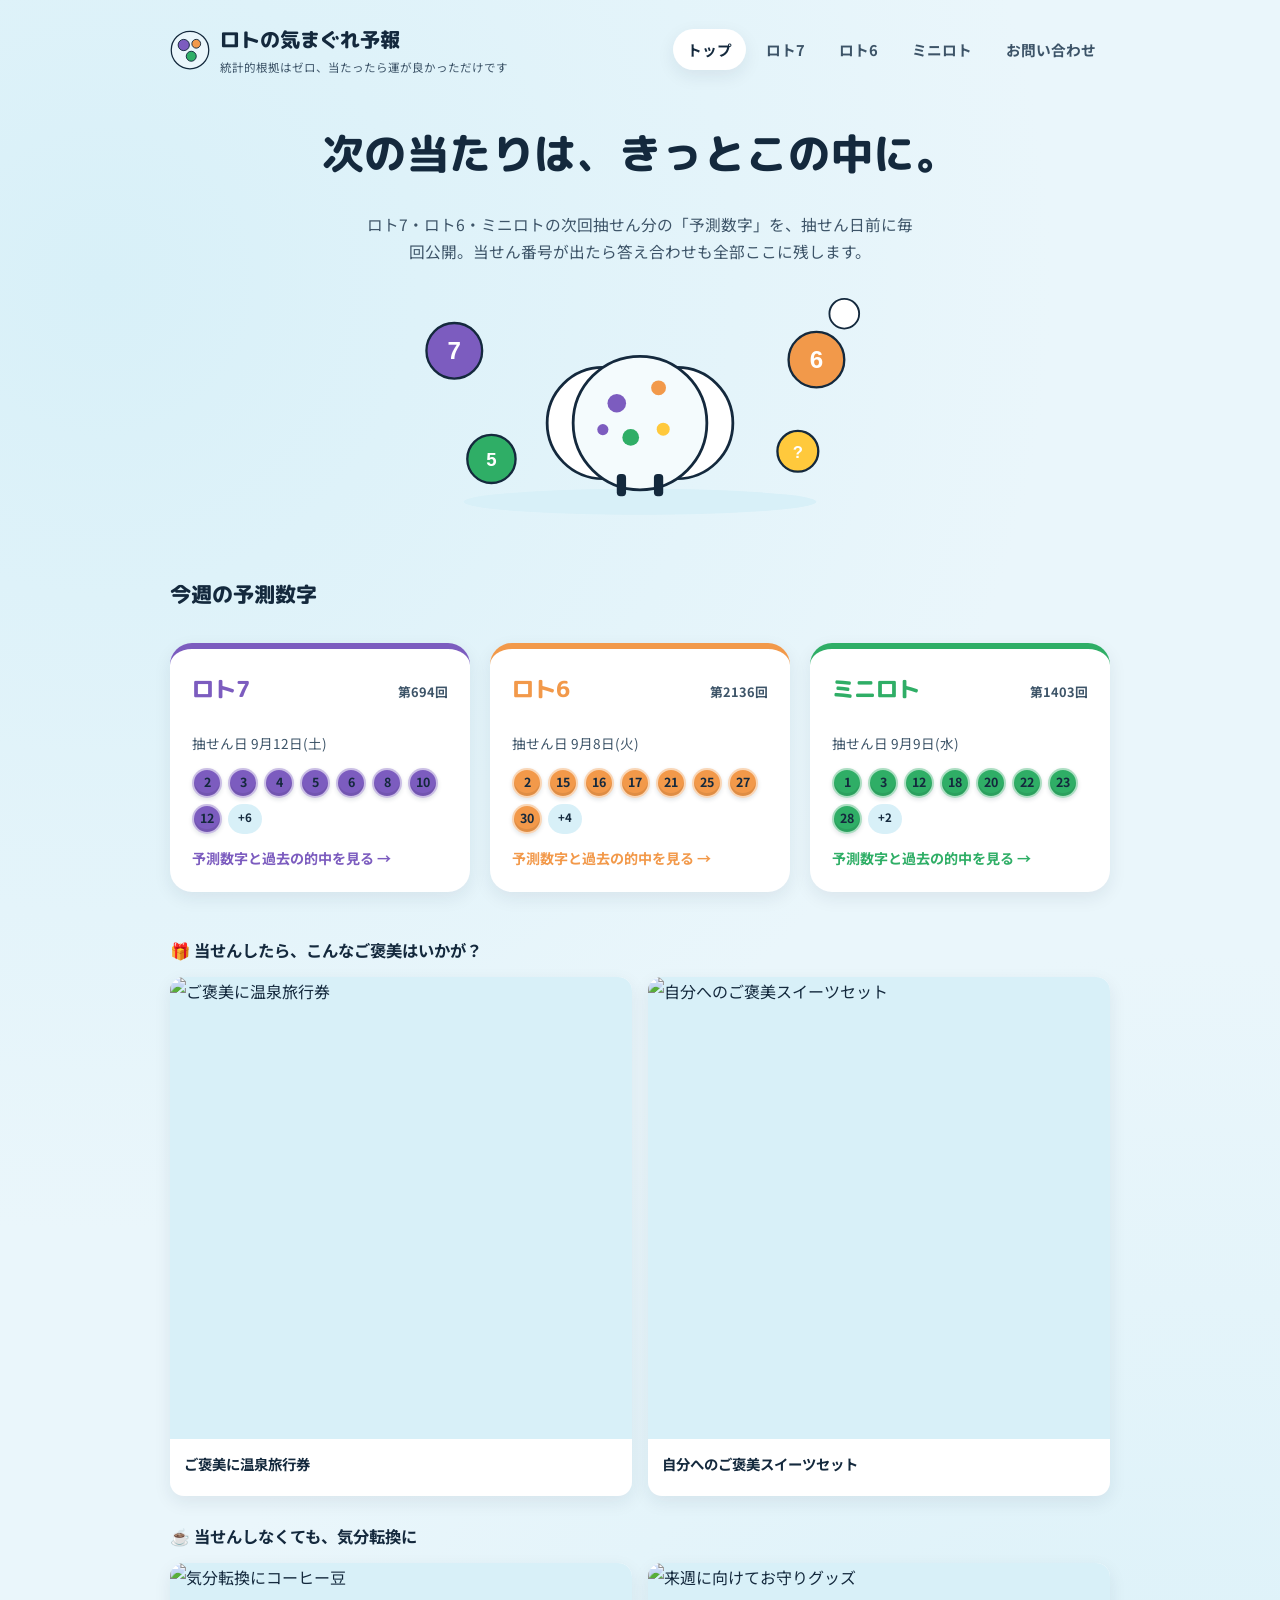
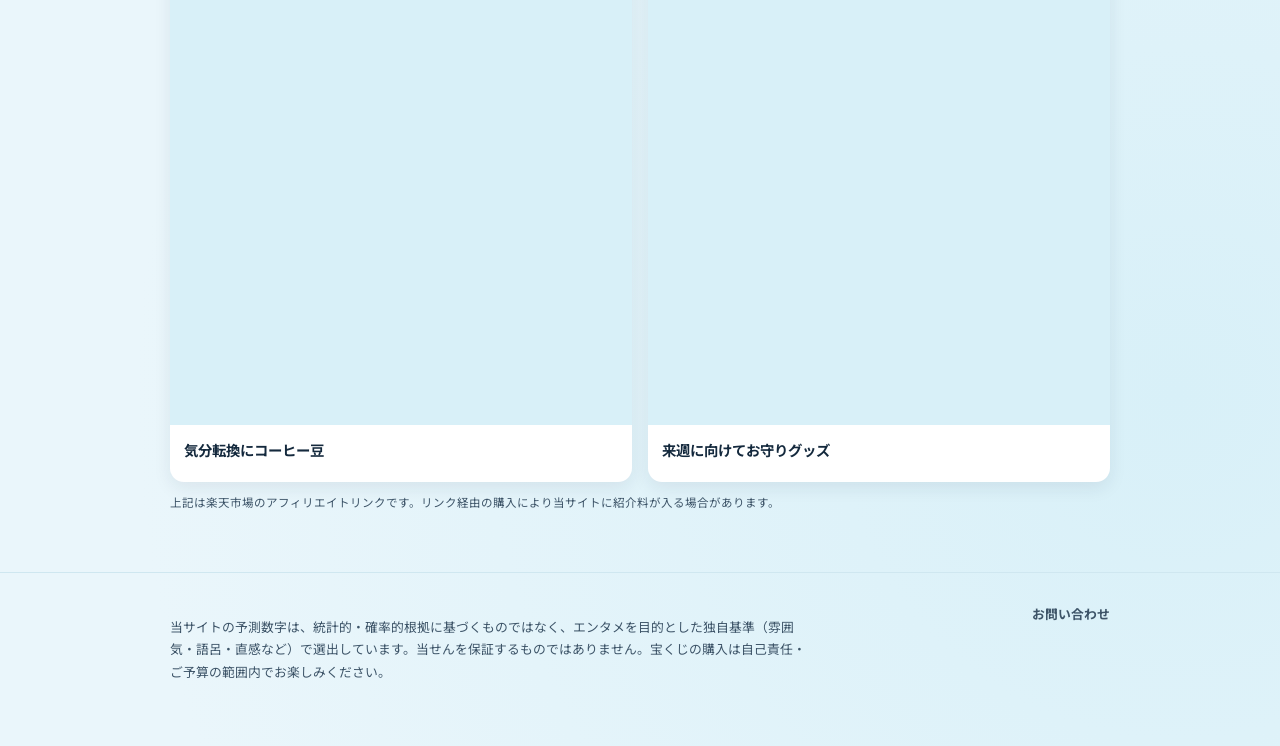
==== index.html @ 5ef1012a "新規アップロト 作成" ====
<!DOCTYPE html>
<html lang="ja">
<head>
<meta charset="UTF-8">
<meta name="viewport" content="width=device-width, initial-scale=1.0">
<title>ロトの気まぐれ予報 | ロト7・ロト6・ミニロト 予測数字</title>
<meta name="description" content="ロト7・ロト6・ミニロトの次回予測数字を独自のゆる～い理由つきで公開。当せん番号が出たら答え合わせもずっと残していきます。">
<link rel="icon" href="assets/logo.svg" type="image/svg+xml">
<link rel="stylesheet" href="assets/style.css">
</head>
<body>

<header class="site-header">
  <div class="container">
    <a class="brand" href="index.html">
      <img class="brand-mark" src="assets/logo.svg" alt="">
      <span>
        <span class="brand-name">ロトの気まぐれ予報</span>
        <span class="brand-tag">統計的根拠はゼロ、当たったら運が良かっただけです</span>
      </span>
    </a>
    <nav class="main-nav">
      <a href="index.html" aria-current="page">トップ</a>
      <a href="loto7.html">ロト7</a>
      <a href="loto6.html">ロト6</a>
      <a href="miniloto.html">ミニロト</a>
      <a href="contact.html">お問い合わせ</a>
    </nav>
  </div>
</header>

<main class="container">

  <section class="hero">
    <h1>次の当たりは、きっとこの中に。</h1>
    <p>ロト7・ロト6・ミニロトの次回抽せん分の「予測数字」を、抽せん日前に毎回公開。当せん番号が出たら答え合わせも全部ここに残します。</p>
    <img class="hero-illustration" src="assets/hero.svg" alt="抽せん球が飛び交うイラスト">
  </section>

  <section class="section">
    <h2 class="section-title">今週の予測数字</h2>
    <div id="loto-grid" class="loto-grid">
      <p class="loading">読み込み中…</p>
    </div>
  </section>

  <section class="section">
    <div class="ad-block-title">🎁 当せんしたら、こんなご褒美はいかが？</div>
    <div id="ads-win" class="ad-grid"><p class="loading">読み込み中…</p></div>
    <div class="ad-block-title">☕ 当せんしなくても、気分転換に</div>
    <div id="ads-nowin" class="ad-grid"><p class="loading">読み込み中…</p></div>
    <p class="ad-disclaimer">上記は楽天市場のアフィリエイトリンクです。リンク経由の購入により当サイトに紹介料が入る場合があります。</p>
  </section>

</main>

<footer class="site-footer">
  <div class="container">
    <p class="footer-disclaimer">
      当サイトの予測数字は、統計的・確率的根拠に基づくものではなく、エンタメを目的とした独自基準（雰囲気・語呂・直感など）で選出しています。当せんを保証するものではありません。宝くじの購入は自己責任・ご予算の範囲内でお楽しみください。
    </p>
    <div class="footer-links">
      <a href="contact.html">お問い合わせ</a>
    </div>
  </div>
</footer>

<script src="assets/app.js"></script>
<script>
  renderIndex();
  renderAds();
</script>
</body>
</html>
---- assets/style.css ----
@import url('https://fonts.googleapis.com/css2?family=M+PLUS+Rounded+1c:wght@700;800&family=Noto+Sans+JP:wght@400;500;700&display=swap');

:root {
  --bg: #eaf6fb;
  --bg-deep: #d8f0f8;
  --card: #ffffff;
  --ink: #14293d;
  --ink-soft: #3d5468;
  --line: #cfe7f0;

  --loto7: #7c5cbf;
  --loto7-soft: #efe9fb;
  --loto6: #f2994a;
  --loto6-soft: #fff2e3;
  --mini: #2fae66;
  --mini-soft: #e5f7ed;

  --gold: #ffc93c;
  --gold-ink: #6b4c00;

  --radius-lg: 22px;
  --radius-md: 14px;
  --radius-ball: 999px;

  --shadow: 0 6px 18px rgba(20, 41, 61, 0.08);
}

* { box-sizing: border-box; }

html { scroll-behavior: smooth; }

body {
  margin: 0;
  background: var(--bg);
  background-image:
    radial-gradient(circle at 8% 12%, var(--bg-deep) 0%, transparent 40%),
    radial-gradient(circle at 92% 85%, var(--bg-deep) 0%, transparent 45%);
  color: var(--ink);
  font-family: "Noto Sans JP", "Hiragino Kaku Gothic ProN", sans-serif;
  line-height: 1.75;
  min-height: 100vh;
}

h1, h2, h3, .display {
  font-family: "M PLUS Rounded 1c", "Noto Sans JP", sans-serif;
  font-weight: 800;
  color: var(--ink);
  margin: 0 0 0.5em;
}

a { color: inherit; }

.container {
  max-width: 980px;
  margin: 0 auto;
  padding: 0 20px;
}

/* ---------- Header ---------- */
.site-header {
  padding: 22px 0 10px;
}
.site-header .container {
  display: flex;
  align-items: center;
  justify-content: space-between;
  gap: 16px;
  flex-wrap: wrap;
}
.brand {
  display: flex;
  align-items: center;
  gap: 10px;
  text-decoration: none;
}
.brand-mark {
  width: 40px;
  height: 40px;
  flex-shrink: 0;
}
.brand-name {
  font-family: "M PLUS Rounded 1c", sans-serif;
  font-weight: 800;
  font-size: 1.25rem;
  color: var(--ink);
}
.brand-tag {
  display: block;
  font-family: "Noto Sans JP", sans-serif;
  font-weight: 400;
  font-size: 0.72rem;
  color: var(--ink-soft);
}
.main-nav {
  display: flex;
  gap: 6px;
  flex-wrap: wrap;
}
.main-nav a {
  text-decoration: none;
  font-weight: 700;
  font-size: 0.92rem;
  padding: 8px 14px;
  border-radius: var(--radius-ball);
  color: var(--ink-soft);
}
.main-nav a:hover,
.main-nav a[aria-current="page"] {
  background: var(--card);
  color: var(--ink);
  box-shadow: var(--shadow);
}

/* ---------- Hero ---------- */
.hero {
  padding: 30px 0 10px;
  text-align: center;
}
.hero h1 {
  font-size: clamp(1.8rem, 4vw, 2.6rem);
  letter-spacing: 0.01em;
}
.hero p {
  color: var(--ink-soft);
  max-width: 560px;
  margin: 0 auto;
  font-size: 0.98rem;
}
.hero-illustration {
  width: min(520px, 90%);
  margin: 18px auto 6px;
  display: block;
}

/* ---------- Loto summary cards (index) ---------- */
.loto-grid {
  display: grid;
  grid-template-columns: repeat(auto-fit, minmax(260px, 1fr));
  gap: 20px;
  margin: 30px 0 44px;
}
.loto-card {
  background: var(--card);
  border-radius: var(--radius-lg);
  padding: 22px;
  box-shadow: var(--shadow);
  text-decoration: none;
  color: var(--ink);
  display: flex;
  flex-direction: column;
  gap: 12px;
  border-top: 6px solid var(--accent, var(--loto7));
  transition: transform 0.15s ease;
}
.loto-card:hover { transform: translateY(-3px); }
.loto-card.c-loto7 { --accent: var(--loto7); }
.loto-card.c-loto6 { --accent: var(--loto6); }
.loto-card.c-mini  { --accent: var(--mini); }

.loto-card-head {
  display: flex;
  align-items: baseline;
  justify-content: space-between;
}
.loto-card-head h2 {
  font-size: 1.35rem;
  color: var(--accent);
}
.loto-card-round {
  font-size: 0.8rem;
  color: var(--ink-soft);
  font-weight: 700;
}
.loto-card-date {
  font-size: 0.85rem;
  color: var(--ink-soft);
}
.ball-row {
  display: flex;
  flex-wrap: wrap;
  gap: 6px;
}
.loto-card-cta {
  margin-top: auto;
  font-weight: 700;
  font-size: 0.88rem;
  color: var(--accent);
}

/* ---------- Number ball chips ---------- */
.ball {
  display: inline-flex;
  align-items: center;
  justify-content: center;
  width: 38px;
  height: 38px;
  border-radius: var(--radius-ball);
  background: var(--accent, var(--loto7-soft));
  color: var(--ink);
  font-weight: 700;
  font-size: 0.95rem;
  border: 2px solid rgba(255,255,255,0.6);
  box-shadow: inset 0 -3px 0 rgba(0,0,0,0.08), 0 2px 4px rgba(20,41,61,0.12);
  position: relative;
}
.ball.small { width: 30px; height: 30px; font-size: 0.78rem; }
.ball.matched {
  background: var(--gold);
  color: var(--gold-ink);
  box-shadow: inset 0 -3px 0 rgba(0,0,0,0.12), 0 0 0 3px rgba(255,201,60,0.35);
}
.ball.bonus-ball {
  background: transparent;
  border: 2px dashed var(--ink-soft);
  color: var(--ink-soft);
}

.page.loto7 { --accent: var(--loto7); --accent-soft: var(--loto7-soft); }
.page.loto6 { --accent: var(--loto6); --accent-soft: var(--loto6-soft); }
.page.miniloto { --accent: var(--mini); --accent-soft: var(--mini-soft); }
.page .ball { background: var(--accent-soft); }
.page .ball.matched { background: var(--gold); }

/* ---------- Prediction section ---------- */
.section {
  margin: 36px 0;
}
.section-title {
  display: flex;
  align-items: center;
  gap: 10px;
  font-size: 1.3rem;
}
.section-title .dot {
  width: 12px; height: 12px; border-radius: 50%;
  background: var(--accent);
}

.prediction-panel {
  background: var(--card);
  border-radius: var(--radius-lg);
  padding: 26px;
  box-shadow: var(--shadow);
}
.prediction-meta {
  display: flex;
  gap: 18px;
  flex-wrap: wrap;
  align-items: baseline;
  margin-bottom: 16px;
  color: var(--ink-soft);
  font-size: 0.9rem;
}
.prediction-meta strong { color: var(--ink); font-size: 1.05rem; }

.ball-grid {
  display: flex;
  flex-wrap: wrap;
  gap: 10px;
  margin-bottom: 6px;
}
.ball-with-reason {
  display: flex;
  flex-direction: column;
  align-items: center;
  gap: 6px;
  width: 92px;
}
.ball-reason {
  font-size: 0.72rem;
  color: var(--ink-soft);
  text-align: center;
  line-height: 1.4;
}

/* ---------- History table ---------- */
.history-list { display: flex; flex-direction: column; gap: 14px; }
.history-item {
  background: var(--card);
  border-radius: var(--radius-md);
  padding: 16px 18px;
  box-shadow: var(--shadow);
}
.history-item-head {
  display: flex;
  justify-content: space-between;
  align-items: center;
  flex-wrap: wrap;
  gap: 8px;
  margin-bottom: 10px;
}
.history-round {
  font-weight: 700;
  color: var(--accent);
}
.history-date { color: var(--ink-soft); font-size: 0.85rem; }
.history-status {
  font-size: 0.78rem;
  font-weight: 700;
  padding: 3px 10px;
  border-radius: var(--radius-ball);
  background: var(--accent-soft);
  color: var(--ink);
}
.history-status.pending { background: #f1f1f1; color: var(--ink-soft); }
.history-row-label {
  font-size: 0.75rem;
  color: var(--ink-soft);
  margin: 8px 0 4px;
}
.match-summary {
  margin-top: 10px;
  font-size: 0.85rem;
  font-weight: 700;
  color: var(--ink);
}
.match-summary.hit { color: #b8860b; }

/* ---------- Ads ---------- */
.ad-grid {
  display: grid;
  grid-template-columns: repeat(auto-fit, minmax(220px, 1fr));
  gap: 16px;
}
.ad-card {
  background: var(--card);
  border-radius: var(--radius-md);
  overflow: hidden;
  box-shadow: var(--shadow);
  text-decoration: none;
  color: var(--ink);
  display: flex;
  flex-direction: column;
}
.ad-card img {
  width: 100%;
  aspect-ratio: 1 / 1;
  object-fit: cover;
  background: var(--bg-deep);
}
.ad-card-body { padding: 12px 14px 16px; }
.ad-card-body .ad-title {
  font-weight: 700;
  font-size: 0.9rem;
  margin-bottom: 4px;
}
.ad-card-body .ad-price {
  font-size: 0.85rem;
  color: var(--ink-soft);
}
.ad-block-title {
  font-size: 1.02rem;
  font-weight: 700;
  margin: 26px 0 12px;
  display: flex;
  align-items: center;
  gap: 8px;
}
.ad-disclaimer {
  font-size: 0.72rem;
  color: var(--ink-soft);
  margin-top: 10px;
}

/* ---------- Contact / form ---------- */
.form-frame {
  width: 100%;
  height: 900px;
  border: none;
  border-radius: var(--radius-lg);
  background: var(--card);
  box-shadow: var(--shadow);
}

/* ---------- Footer ---------- */
.site-footer {
  margin-top: 60px;
  padding: 30px 0 50px;
  border-top: 1px solid var(--line);
}
.site-footer .container {
  display: flex;
  justify-content: space-between;
  flex-wrap: wrap;
  gap: 16px;
  font-size: 0.8rem;
  color: var(--ink-soft);
}
.footer-disclaimer {
  max-width: 640px;
}
.footer-links { display: flex; gap: 14px; }
.footer-links a { text-decoration: none; font-weight: 700; }

/* ---------- Misc ---------- */
.badge {
  display: inline-block;
  font-size: 0.72rem;
  font-weight: 700;
  padding: 3px 10px;
  border-radius: var(--radius-ball);
  background: var(--accent-soft, var(--bg-deep));
  color: var(--ink);
}
.loading, .empty-state {
  color: var(--ink-soft);
  font-size: 0.9rem;
  padding: 20px 0;
}

@media (max-width: 560px) {
  .ball-with-reason { width: 78px; }
  .form-frame { height: 760px; }
}
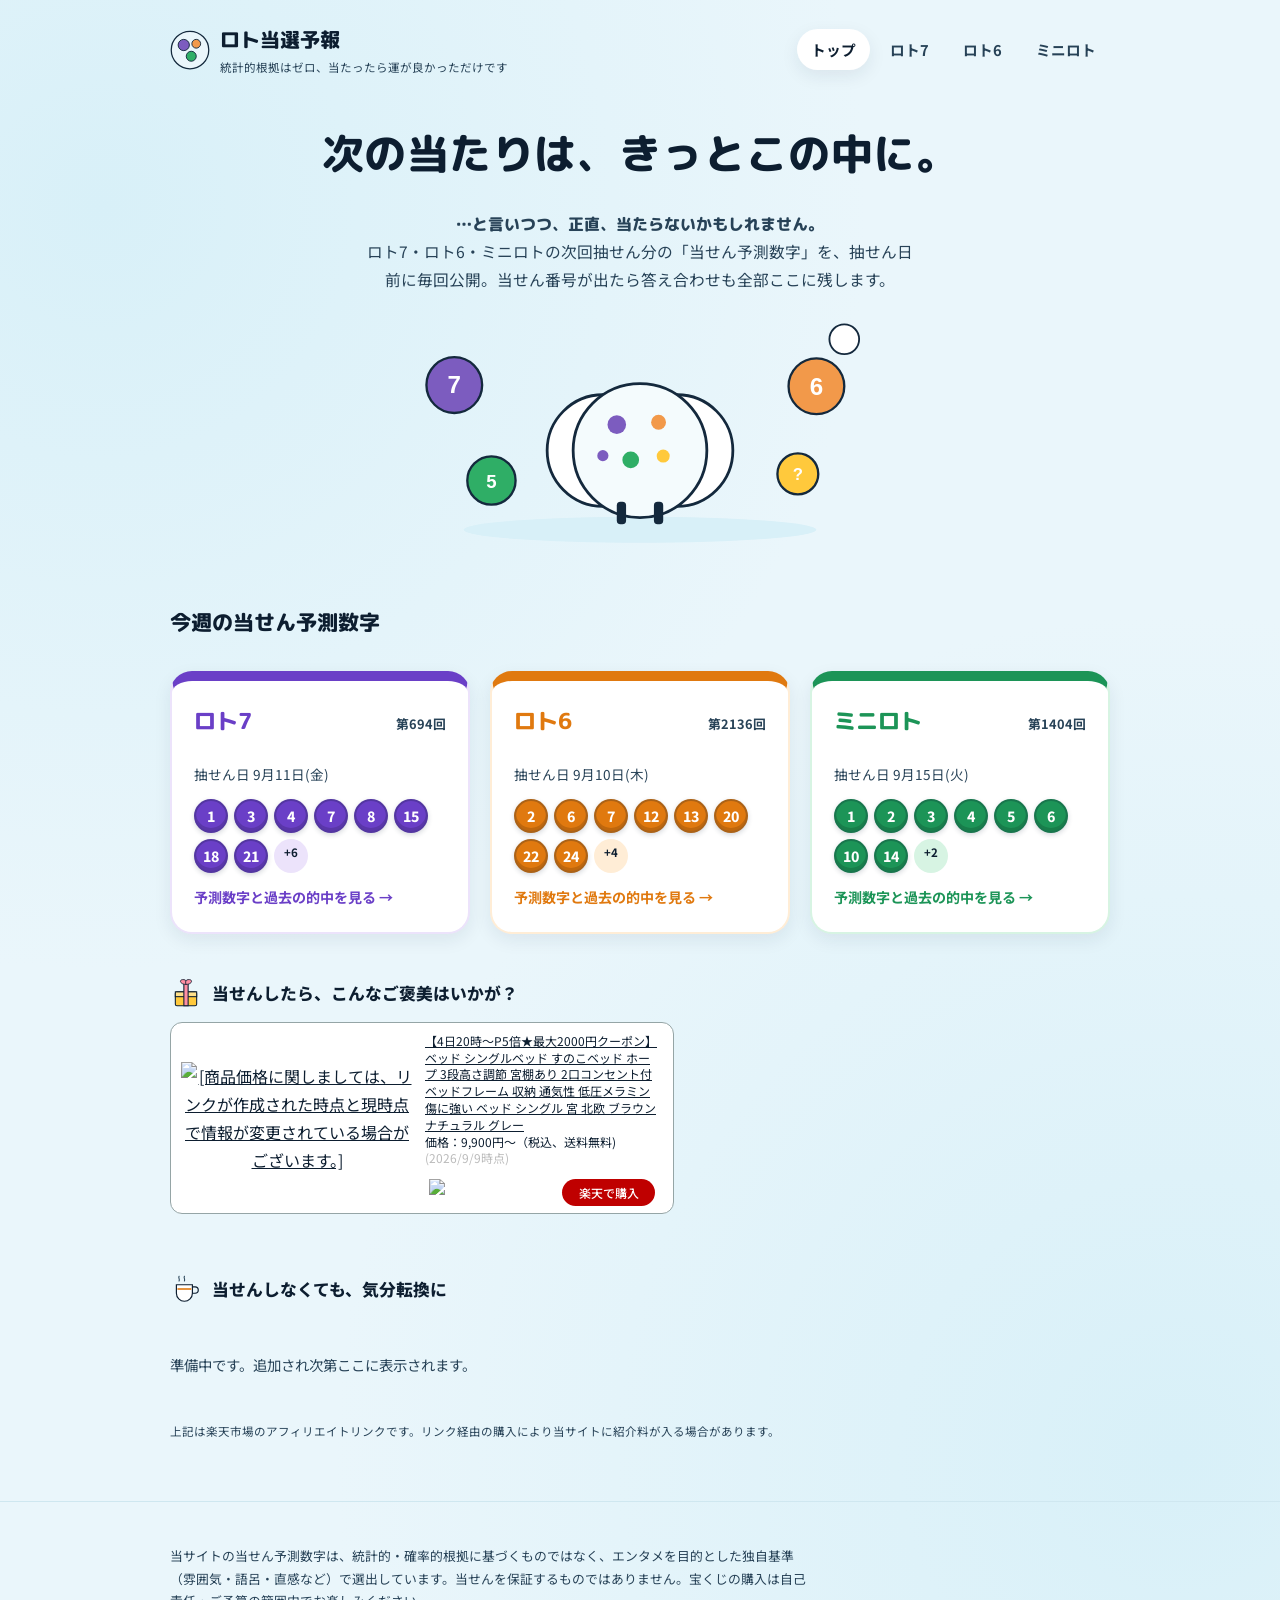
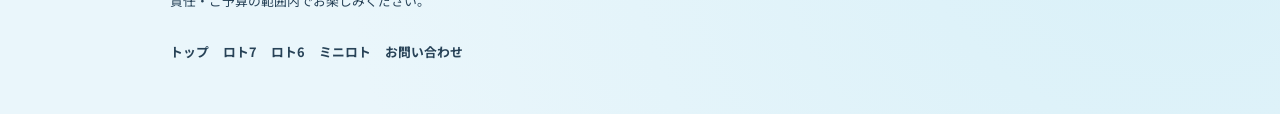
==== commit 19ae6015: "ロト更新 修正" ====
--- a/index.html
+++ b/index.html
@@ -3,8 +3,8 @@
 <head>
 <meta charset="UTF-8">
 <meta name="viewport" content="width=device-width, initial-scale=1.0">
-<title>ロトの気まぐれ予報 | ロト7・ロト6・ミニロト 予測数字</title>
-<meta name="description" content="ロト7・ロト6・ミニロトの次回予測数字を独自のゆる～い理由つきで公開。当せん番号が出たら答え合わせもずっと残していきます。">
+<title>ロト当選予報 | ロト7・ロト6・ミニロト 当せん予測数字</title>
+<meta name="description" content="ロト7・ロト6・ミニロトの次回当せん予測数字を独自のゆる～い理由つきで公開。当せん番号が出たら答え合わせもずっと残していきます。">
 <link rel="icon" href="assets/logo.svg" type="image/svg+xml">
 <link rel="stylesheet" href="assets/style.css">
 </head>
@@ -15,7 +15,7 @@
     <a class="brand" href="index.html">
       <img class="brand-mark" src="assets/logo.svg" alt="">
       <span>
-        <span class="brand-name">ロトの気まぐれ予報</span>
+        <span class="brand-name">ロト当選予報</span>
         <span class="brand-tag">統計的根拠はゼロ、当たったら運が良かっただけです</span>
       </span>
     </a>
@@ -24,7 +24,6 @@
       <a href="loto7.html">ロト7</a>
       <a href="loto6.html">ロト6</a>
       <a href="miniloto.html">ミニロト</a>
-      <a href="contact.html">お問い合わせ</a>
     </nav>
   </div>
 </header>
@@ -33,21 +32,22 @@
 
   <section class="hero">
     <h1>次の当たりは、きっとこの中に。</h1>
-    <p>ロト7・ロト6・ミニロトの次回抽せん分の「予測数字」を、抽せん日前に毎回公開。当せん番号が出たら答え合わせも全部ここに残します。</p>
+    <p class="hero-shout">…と言いつつ、正直、当たらないかもしれません。</p>
+    <p>ロト7・ロト6・ミニロトの次回抽せん分の「当せん予測数字」を、抽せん日前に毎回公開。当せん番号が出たら答え合わせも全部ここに残します。</p>
     <img class="hero-illustration" src="assets/hero.svg" alt="抽せん球が飛び交うイラスト">
   </section>
 
   <section class="section">
-    <h2 class="section-title">今週の予測数字</h2>
+    <h2 class="section-title">今週の当せん予測数字</h2>
     <div id="loto-grid" class="loto-grid">
       <p class="loading">読み込み中…</p>
     </div>
   </section>
 
   <section class="section">
-    <div class="ad-block-title">🎁 当せんしたら、こんなご褒美はいかが？</div>
+    <div class="ad-block-title"><img class="ad-block-icon" src="assets/icon-gift.svg" alt="">当せんしたら、こんなご褒美はいかが？</div>
     <div id="ads-win" class="ad-grid"><p class="loading">読み込み中…</p></div>
-    <div class="ad-block-title">☕ 当せんしなくても、気分転換に</div>
+    <div class="ad-block-title"><img class="ad-block-icon" src="assets/icon-coffee.svg" alt="">当せんしなくても、気分転換に</div>
     <div id="ads-nowin" class="ad-grid"><p class="loading">読み込み中…</p></div>
     <p class="ad-disclaimer">上記は楽天市場のアフィリエイトリンクです。リンク経由の購入により当サイトに紹介料が入る場合があります。</p>
   </section>
@@ -57,9 +57,13 @@
 <footer class="site-footer">
   <div class="container">
     <p class="footer-disclaimer">
-      当サイトの予測数字は、統計的・確率的根拠に基づくものではなく、エンタメを目的とした独自基準（雰囲気・語呂・直感など）で選出しています。当せんを保証するものではありません。宝くじの購入は自己責任・ご予算の範囲内でお楽しみください。
+      当サイトの当せん予測数字は、統計的・確率的根拠に基づくものではなく、エンタメを目的とした独自基準（雰囲気・語呂・直感など）で選出しています。当せんを保証するものではありません。宝くじの購入は自己責任・ご予算の範囲内でお楽しみください。
     </p>
     <div class="footer-links">
+      <a href="index.html">トップ</a>
+      <a href="loto7.html">ロト7</a>
+      <a href="loto6.html">ロト6</a>
+      <a href="miniloto.html">ミニロト</a>
       <a href="contact.html">お問い合わせ</a>
     </div>
   </div>
--- a/assets/style.css
+++ b/assets/style.css
@@ -4,19 +4,19 @@
   --bg: #eaf6fb;
   --bg-deep: #d8f0f8;
   --card: #ffffff;
-  --ink: #14293d;
-  --ink-soft: #3d5468;
+  --ink: #0d1e30;
+  --ink-soft: #274257;
   --line: #cfe7f0;
 
-  --loto7: #7c5cbf;
-  --loto7-soft: #efe9fb;
-  --loto6: #f2994a;
-  --loto6-soft: #fff2e3;
-  --mini: #2fae66;
-  --mini-soft: #e5f7ed;
+  --loto7: #6a3fc7;
+  --loto7-soft: #ece3fb;
+  --loto6: #e0790f;
+  --loto6-soft: #ffedd6;
+  --mini: #1c9457;
+  --mini-soft: #d7f4e3;
 
   --gold: #ffc93c;
-  --gold-ink: #6b4c00;
+  --gold-ink: #5a3e00;
 
   --radius-lg: 22px;
   --radius-md: 14px;
@@ -131,6 +131,10 @@
   margin: 18px auto 6px;
   display: block;
 }
+.page .hero-illustration {
+  width: min(420px, 85%);
+  margin: 14px 0 4px;
+}
 
 /* ---------- Loto summary cards (index) ---------- */
 .loto-grid {
@@ -149,13 +153,14 @@
   display: flex;
   flex-direction: column;
   gap: 12px;
-  border-top: 6px solid var(--accent, var(--loto7));
+  border: 2px solid var(--accent-soft, var(--line));
+  border-top: 10px solid var(--accent, var(--loto7));
   transition: transform 0.15s ease;
 }
 .loto-card:hover { transform: translateY(-3px); }
-.loto-card.c-loto7 { --accent: var(--loto7); }
-.loto-card.c-loto6 { --accent: var(--loto6); }
-.loto-card.c-mini  { --accent: var(--mini); }
+.loto-card.c-loto7 { --accent: var(--loto7); --accent-soft: var(--loto7-soft); }
+.loto-card.c-loto6 { --accent: var(--loto6); --accent-soft: var(--loto6-soft); }
+.loto-card.c-mini  { --accent: var(--mini); --accent-soft: var(--mini-soft); }
 
 .loto-card-head {
   display: flex;
@@ -192,34 +197,35 @@
   display: inline-flex;
   align-items: center;
   justify-content: center;
-  width: 38px;
-  height: 38px;
+  width: 42px;
+  height: 42px;
   border-radius: var(--radius-ball);
-  background: var(--accent, var(--loto7-soft));
-  color: var(--ink);
-  font-weight: 700;
-  font-size: 0.95rem;
-  border: 2px solid rgba(255,255,255,0.6);
-  box-shadow: inset 0 -3px 0 rgba(0,0,0,0.08), 0 2px 4px rgba(20,41,61,0.12);
+  background: var(--accent, var(--loto7));
+  color: #ffffff;
+  font-weight: 800;
+  font-size: 1.05rem;
+  border: 2.5px solid rgba(13, 30, 48, 0.25);
+  box-shadow: inset 0 -3px 0 rgba(0,0,0,0.15), 0 2px 5px rgba(20,41,61,0.18);
   position: relative;
 }
-.ball.small { width: 30px; height: 30px; font-size: 0.78rem; }
+.ball.small { width: 34px; height: 34px; font-size: 0.88rem; }
 .ball.matched {
   background: var(--gold);
   color: var(--gold-ink);
-  box-shadow: inset 0 -3px 0 rgba(0,0,0,0.12), 0 0 0 3px rgba(255,201,60,0.35);
+  border-color: #b8860b;
+  box-shadow: inset 0 -3px 0 rgba(0,0,0,0.15), 0 0 0 4px rgba(255,201,60,0.4);
 }
 .ball.bonus-ball {
-  background: transparent;
-  border: 2px dashed var(--ink-soft);
-  color: var(--ink-soft);
+  background: #ffffff;
+  border: 2.5px dashed var(--ink-soft);
+  color: var(--ink);
 }
 
 .page.loto7 { --accent: var(--loto7); --accent-soft: var(--loto7-soft); }
 .page.loto6 { --accent: var(--loto6); --accent-soft: var(--loto6-soft); }
 .page.miniloto { --accent: var(--mini); --accent-soft: var(--mini-soft); }
-.page .ball { background: var(--accent-soft); }
-.page .ball.matched { background: var(--gold); }
+.page .ball { background: var(--accent); }
+.page .ball.matched { background: var(--gold); color: var(--gold-ink); }
 
 /* ---------- Prediction section ---------- */
 .section {
@@ -241,6 +247,8 @@
   border-radius: var(--radius-lg);
   padding: 26px;
   box-shadow: var(--shadow);
+  border: 2px solid var(--accent-soft);
+  border-top: 8px solid var(--accent);
 }
 .prediction-meta {
   display: flex;
@@ -267,10 +275,90 @@
   width: 92px;
 }
 .ball-reason {
-  font-size: 0.72rem;
-  color: var(--ink-soft);
+  font-size: 0.76rem;
+  color: var(--ink-soft);
+  font-weight: 500;
   text-align: center;
   line-height: 1.4;
+}
+.pending-note {
+  margin-top: 16px;
+  padding-top: 14px;
+  border-top: 1px dashed var(--line);
+  font-size: 0.85rem;
+  color: var(--ink-soft);
+  font-weight: 500;
+}
+
+/* ---------- Probability panel ---------- */
+.probability-panel {
+  background: var(--card);
+  border-radius: var(--radius-lg);
+  padding: 22px 26px;
+  box-shadow: var(--shadow);
+  border: 2px solid var(--accent-soft);
+  border-top: 8px solid var(--accent);
+  display: flex;
+  align-items: center;
+  gap: 22px;
+  flex-wrap: wrap;
+}
+.probability-figure {
+  display: flex;
+  flex-direction: column;
+  align-items: center;
+  min-width: 160px;
+  padding: 10px 18px;
+  background: var(--accent-soft);
+  border-radius: var(--radius-md);
+}
+.probability-value {
+  font-family: "M PLUS Rounded 1c", sans-serif;
+  font-weight: 800;
+  font-size: 1.6rem;
+  color: var(--accent);
+}
+.probability-label {
+  font-size: 0.78rem;
+  color: var(--ink-soft);
+  font-weight: 700;
+  margin-top: 2px;
+}
+.probability-note {
+  flex: 1;
+  min-width: 220px;
+  font-size: 0.88rem;
+  color: var(--ink-soft);
+  margin: 0;
+}
+
+/* ---------- Actual history (past winning numbers) ---------- */
+.actual-history-list {
+  display: flex;
+  flex-direction: column;
+  gap: 10px;
+}
+.actual-history-item {
+  background: var(--card);
+  border-radius: var(--radius-md);
+  padding: 12px 16px;
+  box-shadow: var(--shadow);
+  border: 2px solid var(--accent-soft, var(--line));
+}
+.actual-history-head {
+  display: flex;
+  gap: 12px;
+  align-items: baseline;
+  margin-bottom: 8px;
+}
+
+/* ---------- Hero shout headline ---------- */
+.hero-shout {
+  font-family: "M PLUS Rounded 1c", sans-serif;
+  font-weight: 800;
+  font-size: clamp(1.15rem, 3vw, 1.55rem);
+  color: var(--loto6);
+  margin: 4px 0 16px;
 }
 
 /* ---------- History table ---------- */
@@ -280,6 +368,8 @@
   border-radius: var(--radius-md);
   padding: 16px 18px;
   box-shadow: var(--shadow);
+  border: 2px solid var(--accent-soft, var(--line));
+  border-left: 8px solid var(--accent, var(--loto7));
 }
 .history-item-head {
   display: flex;
@@ -318,44 +408,26 @@
 
 /* ---------- Ads ---------- */
 .ad-grid {
-  display: grid;
-  grid-template-columns: repeat(auto-fit, minmax(220px, 1fr));
+  display: flex;
+  flex-wrap: wrap;
   gap: 16px;
 }
-.ad-card {
-  background: var(--card);
-  border-radius: var(--radius-md);
-  overflow: hidden;
-  box-shadow: var(--shadow);
-  text-decoration: none;
-  color: var(--ink);
-  display: flex;
-  flex-direction: column;
-}
-.ad-card img {
-  width: 100%;
-  aspect-ratio: 1 / 1;
-  object-fit: cover;
-  background: var(--bg-deep);
-}
-.ad-card-body { padding: 12px 14px 16px; }
-.ad-card-body .ad-title {
-  font-weight: 700;
-  font-size: 0.9rem;
-  margin-bottom: 4px;
-}
-.ad-card-body .ad-price {
-  font-size: 0.85rem;
-  color: var(--ink-soft);
-}
+.ad-card-official {
+  max-width: 100%;
+  overflow-x: auto;
+}
+.ad-card-official table { max-width: 100%; }
 .ad-block-title {
-  font-size: 1.02rem;
-  font-weight: 700;
+  font-size: 1.05rem;
+  font-weight: 800;
   margin: 26px 0 12px;
   display: flex;
   align-items: center;
-  gap: 8px;
-}
+  gap: 10px;
+  color: var(--ink);
+}
+.ad-block-icon { width: 32px; height: 32px; }
+.section-icon { width: 30px; height: 30px; }
 .ad-disclaimer {
   font-size: 0.72rem;
   color: var(--ink-soft);
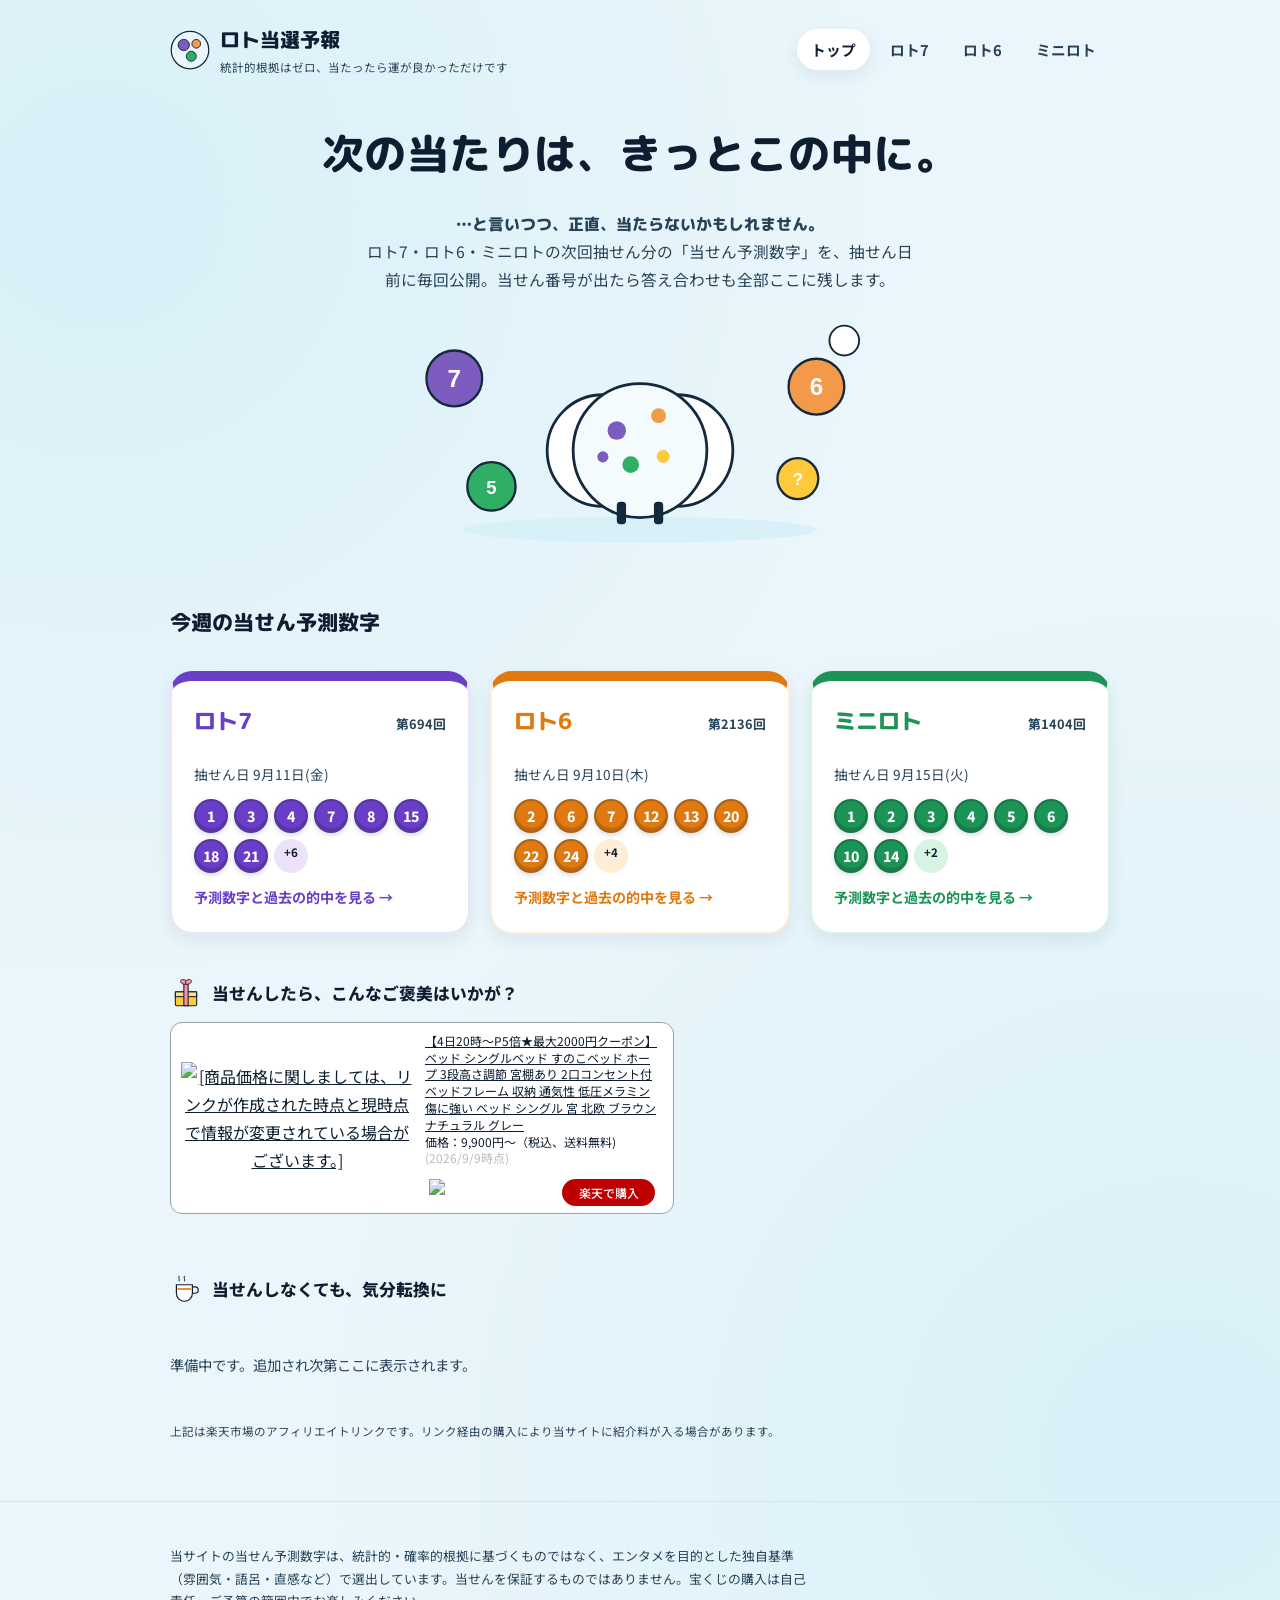
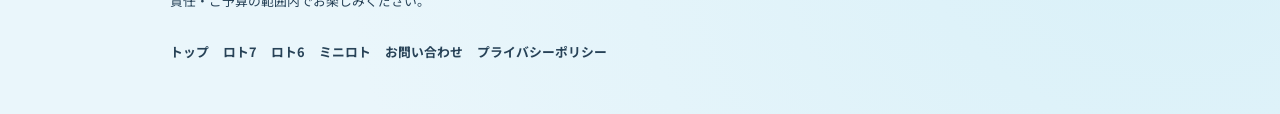
==== commit 0f23ac07: "修正 表示修正" ====
--- a/index.html
+++ b/index.html
@@ -65,6 +65,7 @@
       <a href="loto6.html">ロト6</a>
       <a href="miniloto.html">ミニロト</a>
       <a href="contact.html">お問い合わせ</a>
+      <a href="privacy.html">プライバシーポリシー</a>
     </div>
   </div>
 </footer>
--- a/assets/style.css
+++ b/assets/style.css
@@ -215,17 +215,25 @@
   border-color: #b8860b;
   box-shadow: inset 0 -3px 0 rgba(0,0,0,0.15), 0 0 0 4px rgba(255,201,60,0.4);
 }
-.ball.bonus-ball {
-  background: #ffffff;
-  border: 2.5px dashed var(--ink-soft);
-  color: var(--ink);
-}
 
 .page.loto7 { --accent: var(--loto7); --accent-soft: var(--loto7-soft); }
 .page.loto6 { --accent: var(--loto6); --accent-soft: var(--loto6-soft); }
 .page.miniloto { --accent: var(--mini); --accent-soft: var(--mini-soft); }
 .page .ball { background: var(--accent); }
 .page .ball.matched { background: var(--gold); color: var(--gold-ink); }
+.page .ball.bonus-ball,
+.ball.bonus-ball {
+  background: #ffffff;
+  border: 3px solid var(--ink);
+  color: var(--ink);
+  box-shadow: 0 2px 5px rgba(20,41,61,0.18);
+}
+.page .ball.bonus-ball.matched,
+.ball.bonus-ball.matched {
+  background: var(--gold);
+  border-color: #b8860b;
+  color: var(--gold-ink);
+}
 
 /* ---------- Prediction section ---------- */
 .section {
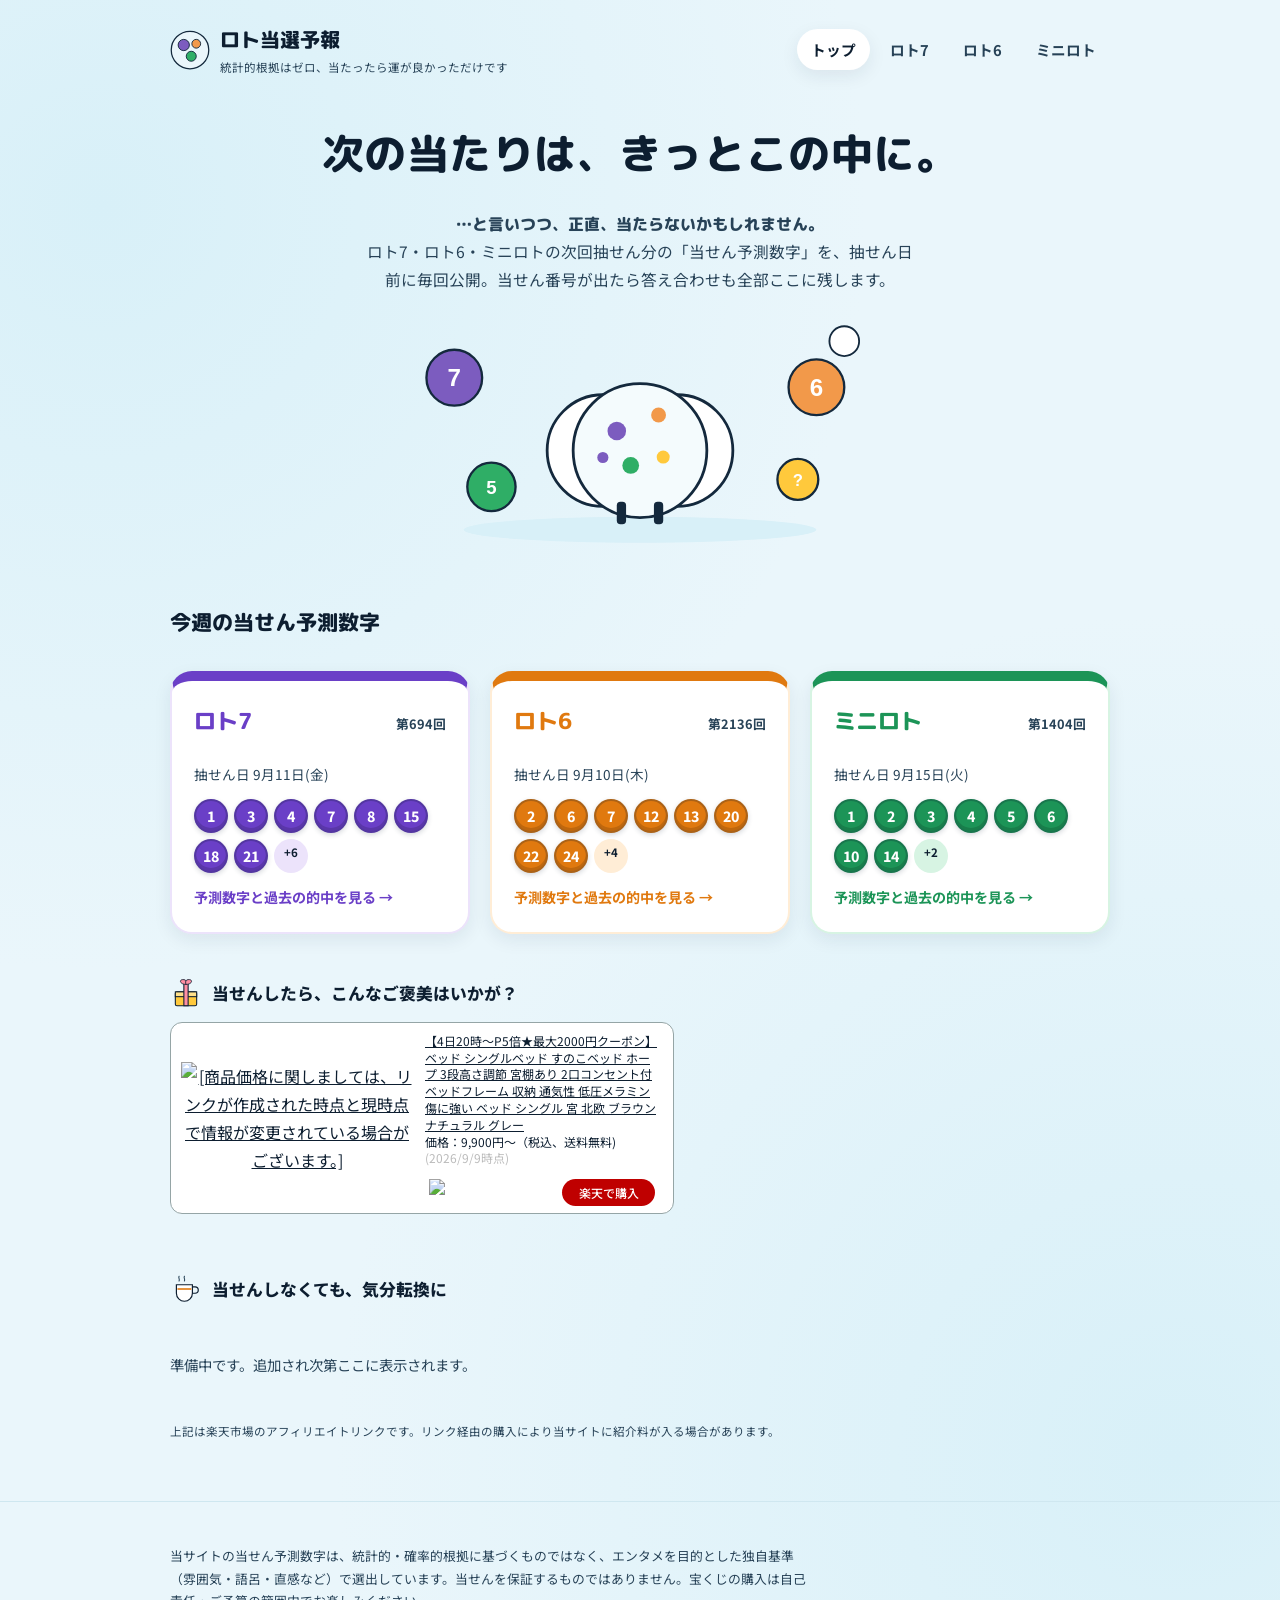
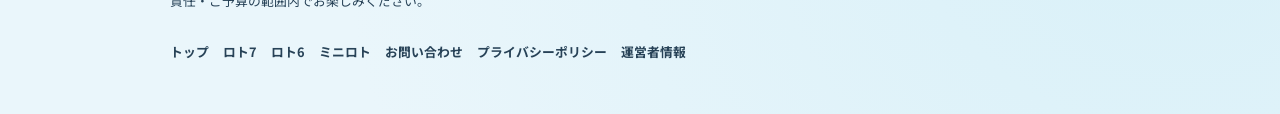
==== commit 98a8acb4: "運営者追加 修正" ====
--- a/index.html
+++ b/index.html
@@ -66,6 +66,7 @@
       <a href="miniloto.html">ミニロト</a>
       <a href="contact.html">お問い合わせ</a>
       <a href="privacy.html">プライバシーポリシー</a>
+      <a href="operator.html">運営者情報</a>
     </div>
   </div>
 </footer>
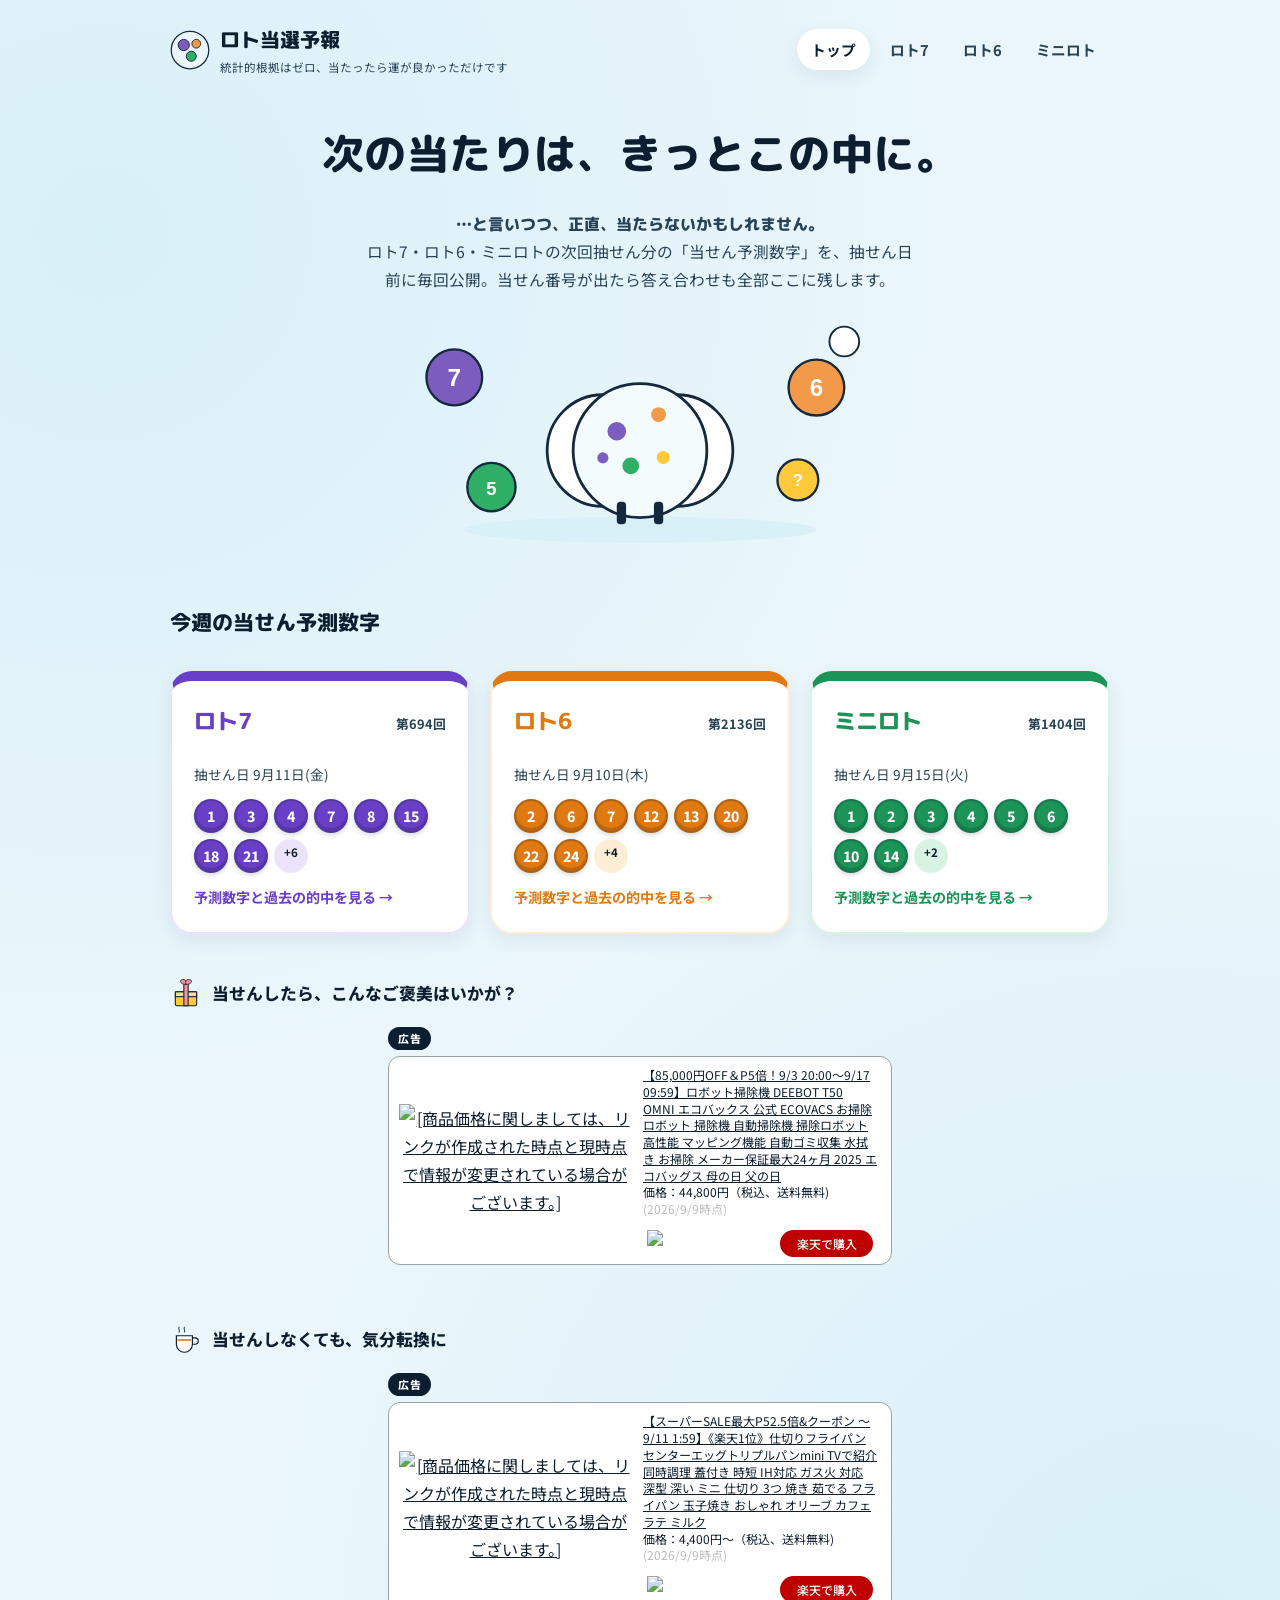
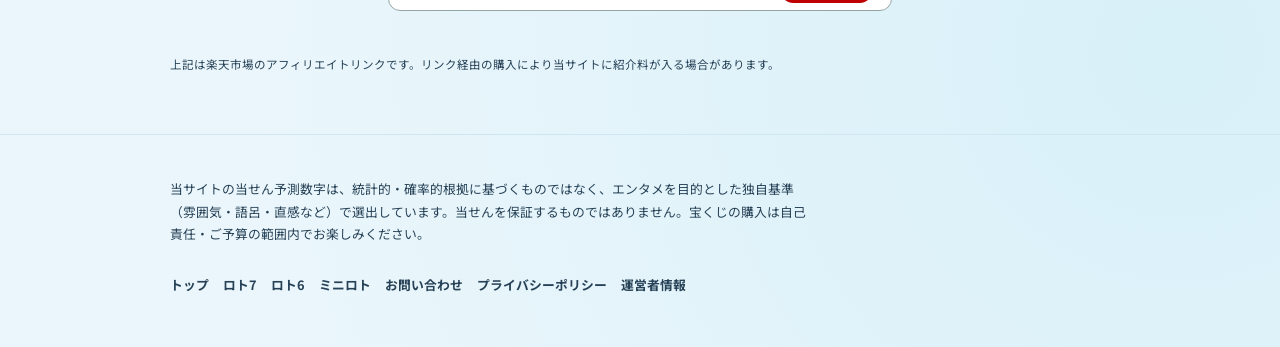
==== commit 0632db04: "広告修正 更新" ====
--- a/index.html
+++ b/index.html
@@ -74,7 +74,7 @@
 <script src="assets/app.js"></script>
 <script>
   renderIndex();
-  renderAds();
+  renderAds("index");
 </script>
 </body>
 </html>
--- a/assets/style.css
+++ b/assets/style.css
@@ -421,10 +421,27 @@
   gap: 16px;
 }
 .ad-card-official {
+  max-width: 504px;
+  width: 100%;
+  margin: 0 auto;
+  overflow-x: auto;
+  position: relative;
+  box-sizing: border-box;
+}
+.ad-card-official table {
   max-width: 100%;
-  overflow-x: auto;
-}
-.ad-card-official table { max-width: 100%; }
+}
+.ad-badge {
+  display: inline-block;
+  background: var(--ink);
+  color: #ffffff;
+  font-size: 0.68rem;
+  font-weight: 800;
+  letter-spacing: 0.05em;
+  padding: 2px 10px;
+  border-radius: var(--radius-ball);
+  margin-bottom: 6px;
+}
 .ad-block-title {
   font-size: 1.05rem;
   font-weight: 800;
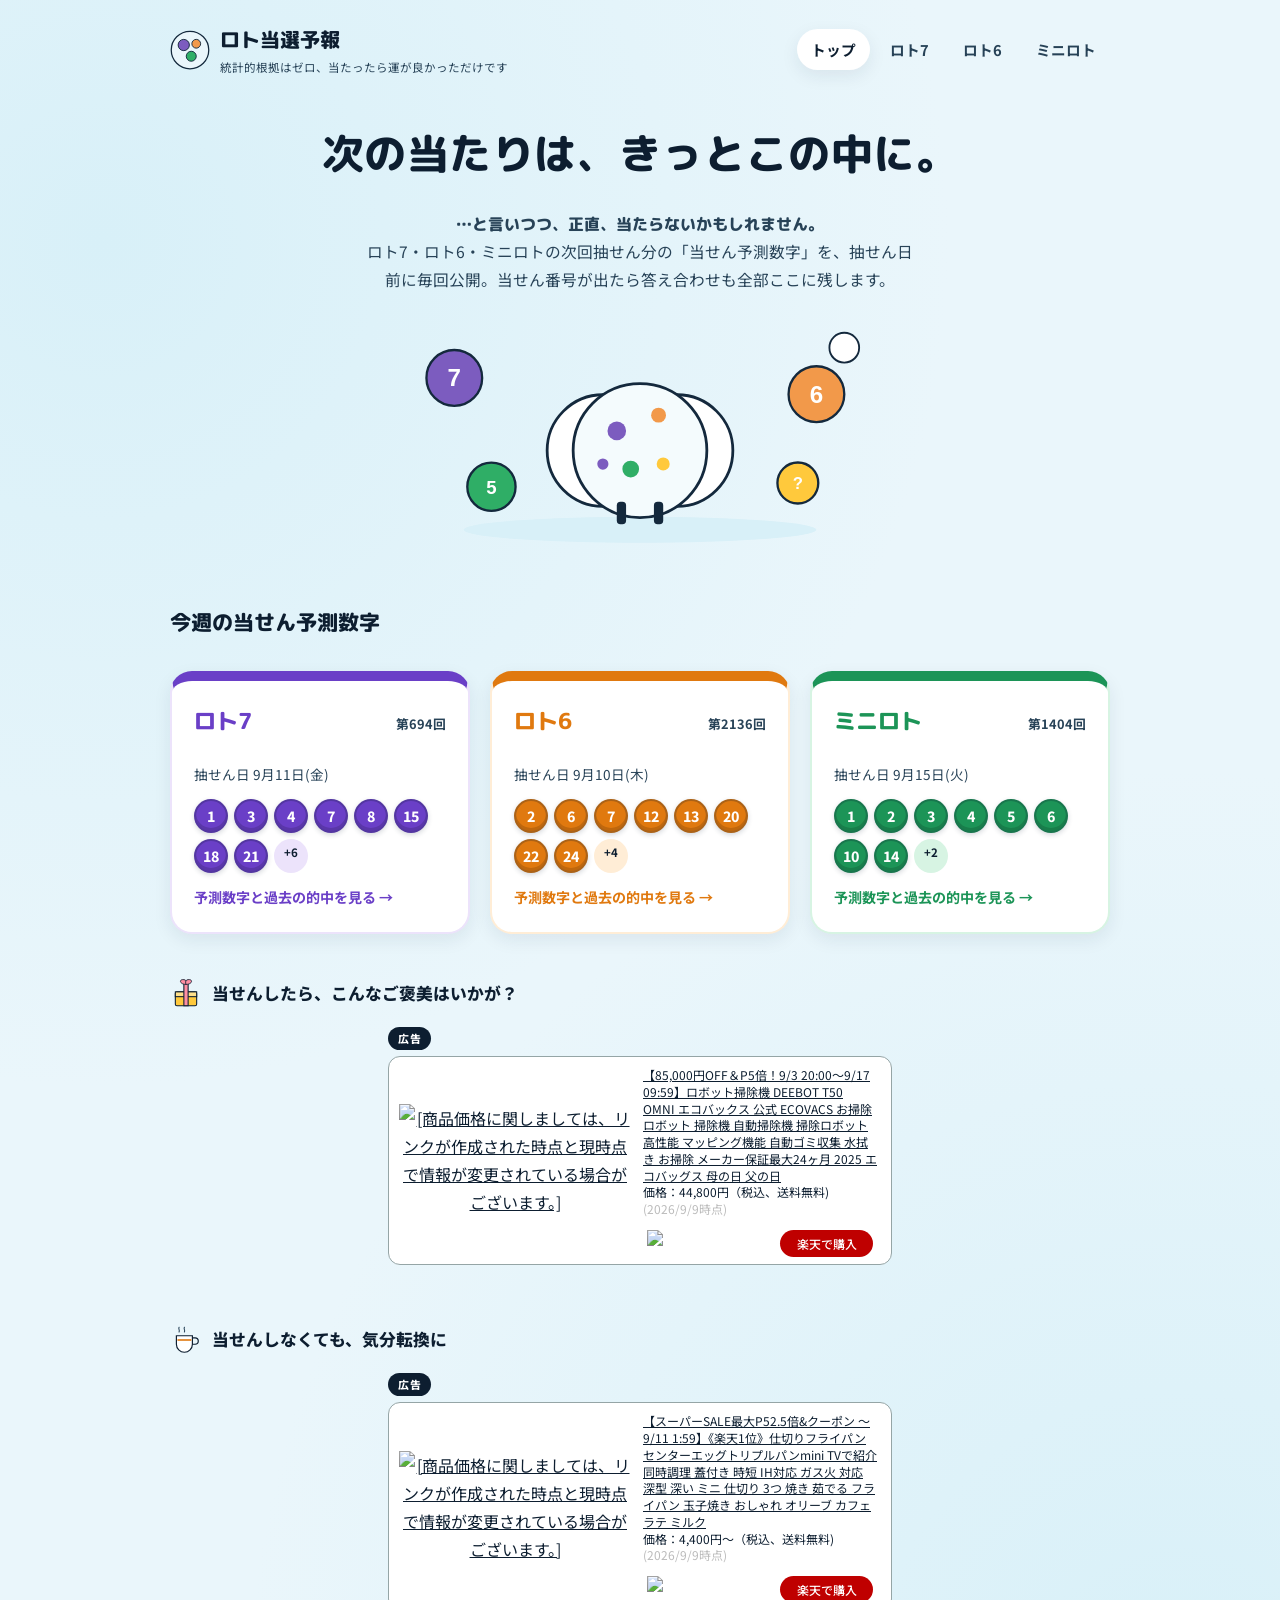
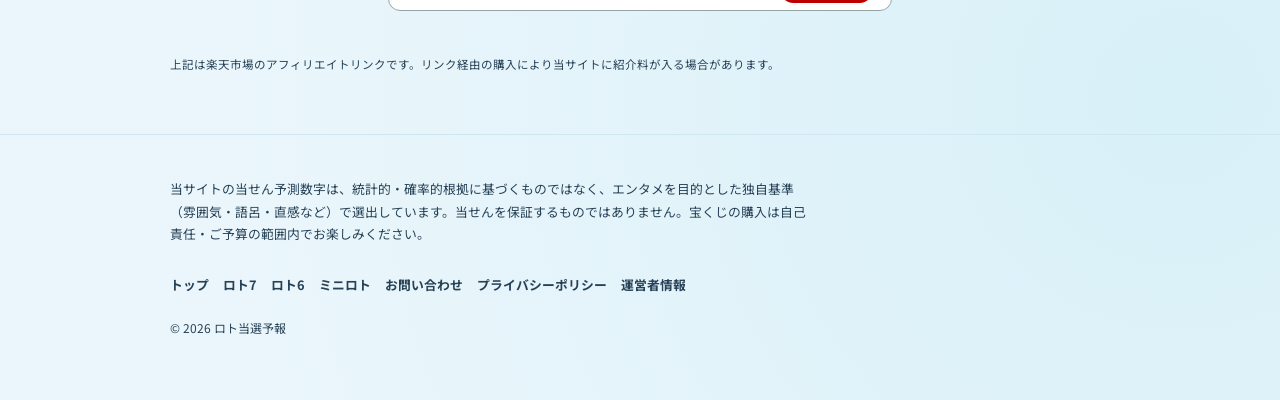
==== commit a87b9924: "著作表示 修正" ====
--- a/index.html
+++ b/index.html
@@ -68,6 +68,7 @@
       <a href="privacy.html">プライバシーポリシー</a>
       <a href="operator.html">運営者情報</a>
     </div>
+    <p class="copyright" id="copyright"></p>
   </div>
 </footer>
 
@@ -75,6 +76,7 @@
 <script>
   renderIndex();
   renderAds("index");
+  renderCopyright();
 </script>
 </body>
 </html>
--- a/assets/style.css
+++ b/assets/style.css
@@ -488,6 +488,12 @@
 }
 .footer-links { display: flex; gap: 14px; }
 .footer-links a { text-decoration: none; font-weight: 700; }
+.copyright {
+  width: 100%;
+  margin-top: 4px;
+  font-size: 0.75rem;
+  color: var(--ink-soft);
+}
 
 /* ---------- Misc ---------- */
 .badge {
